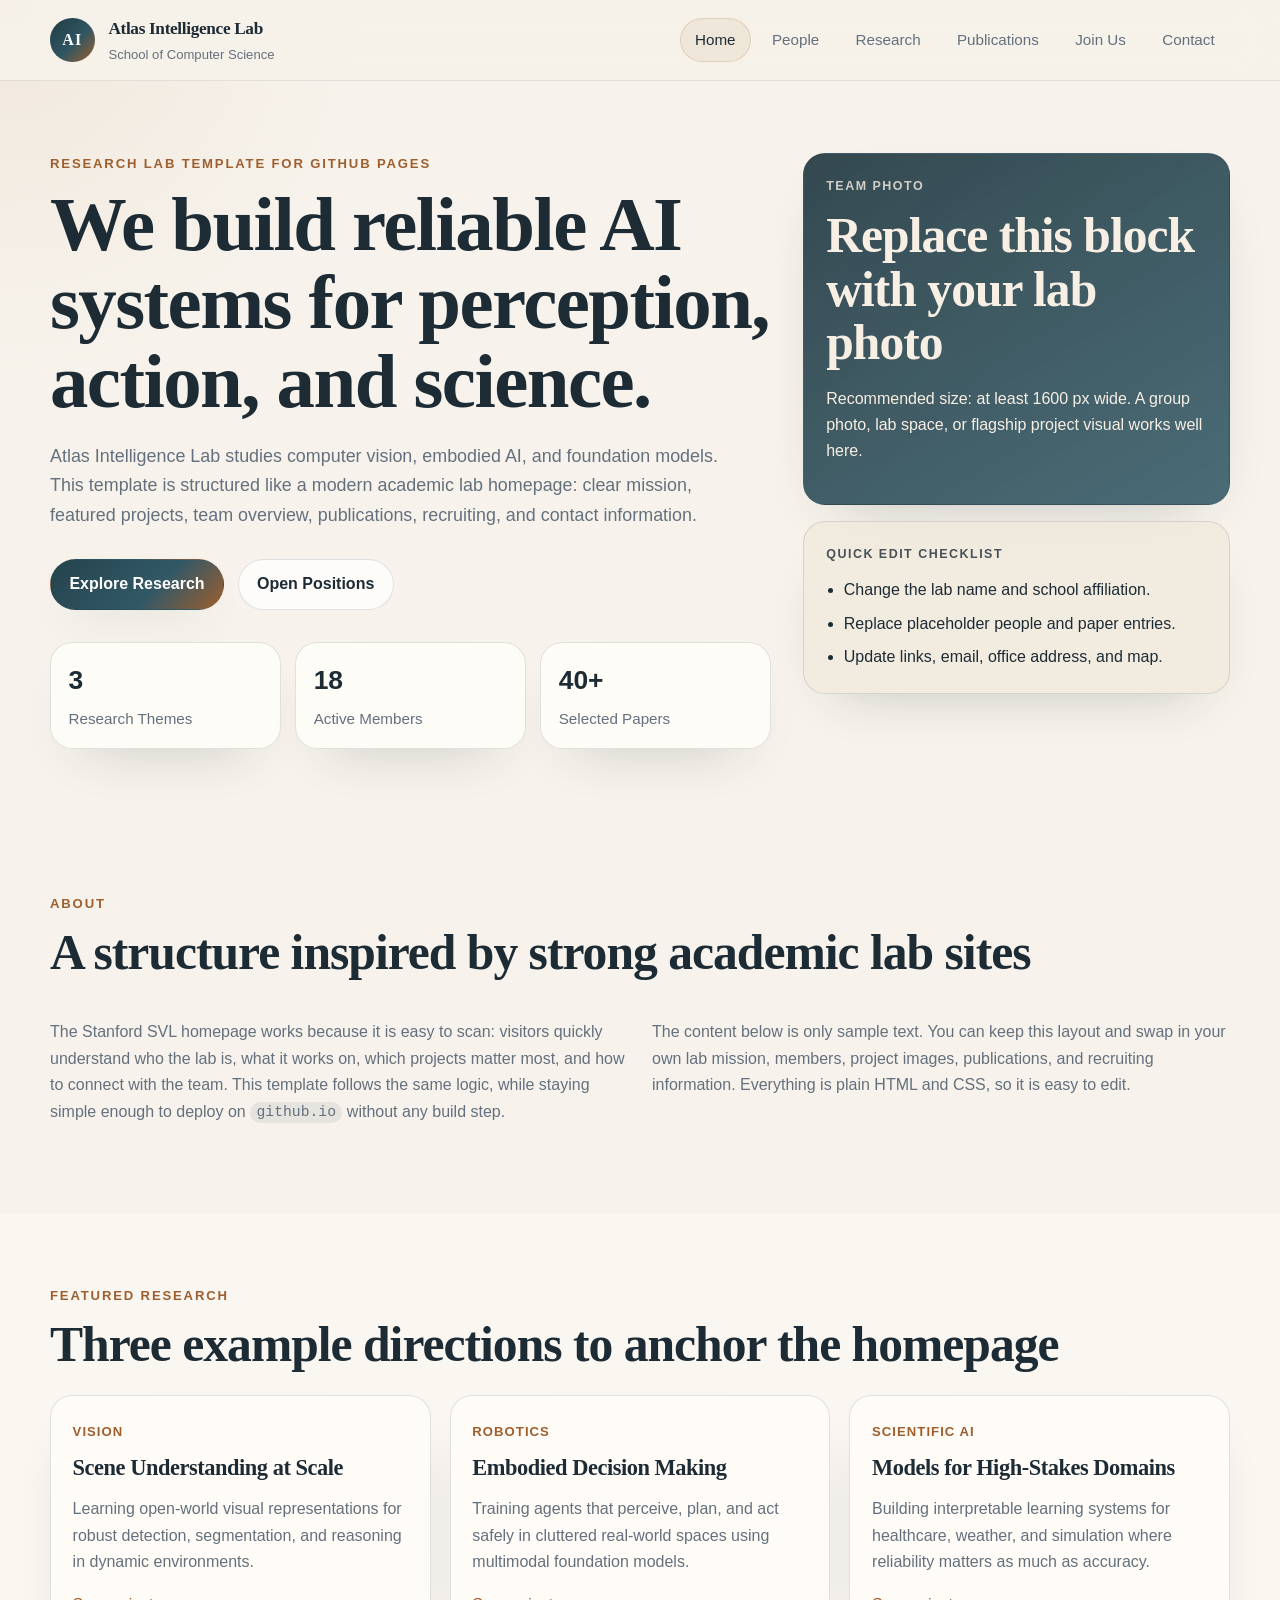
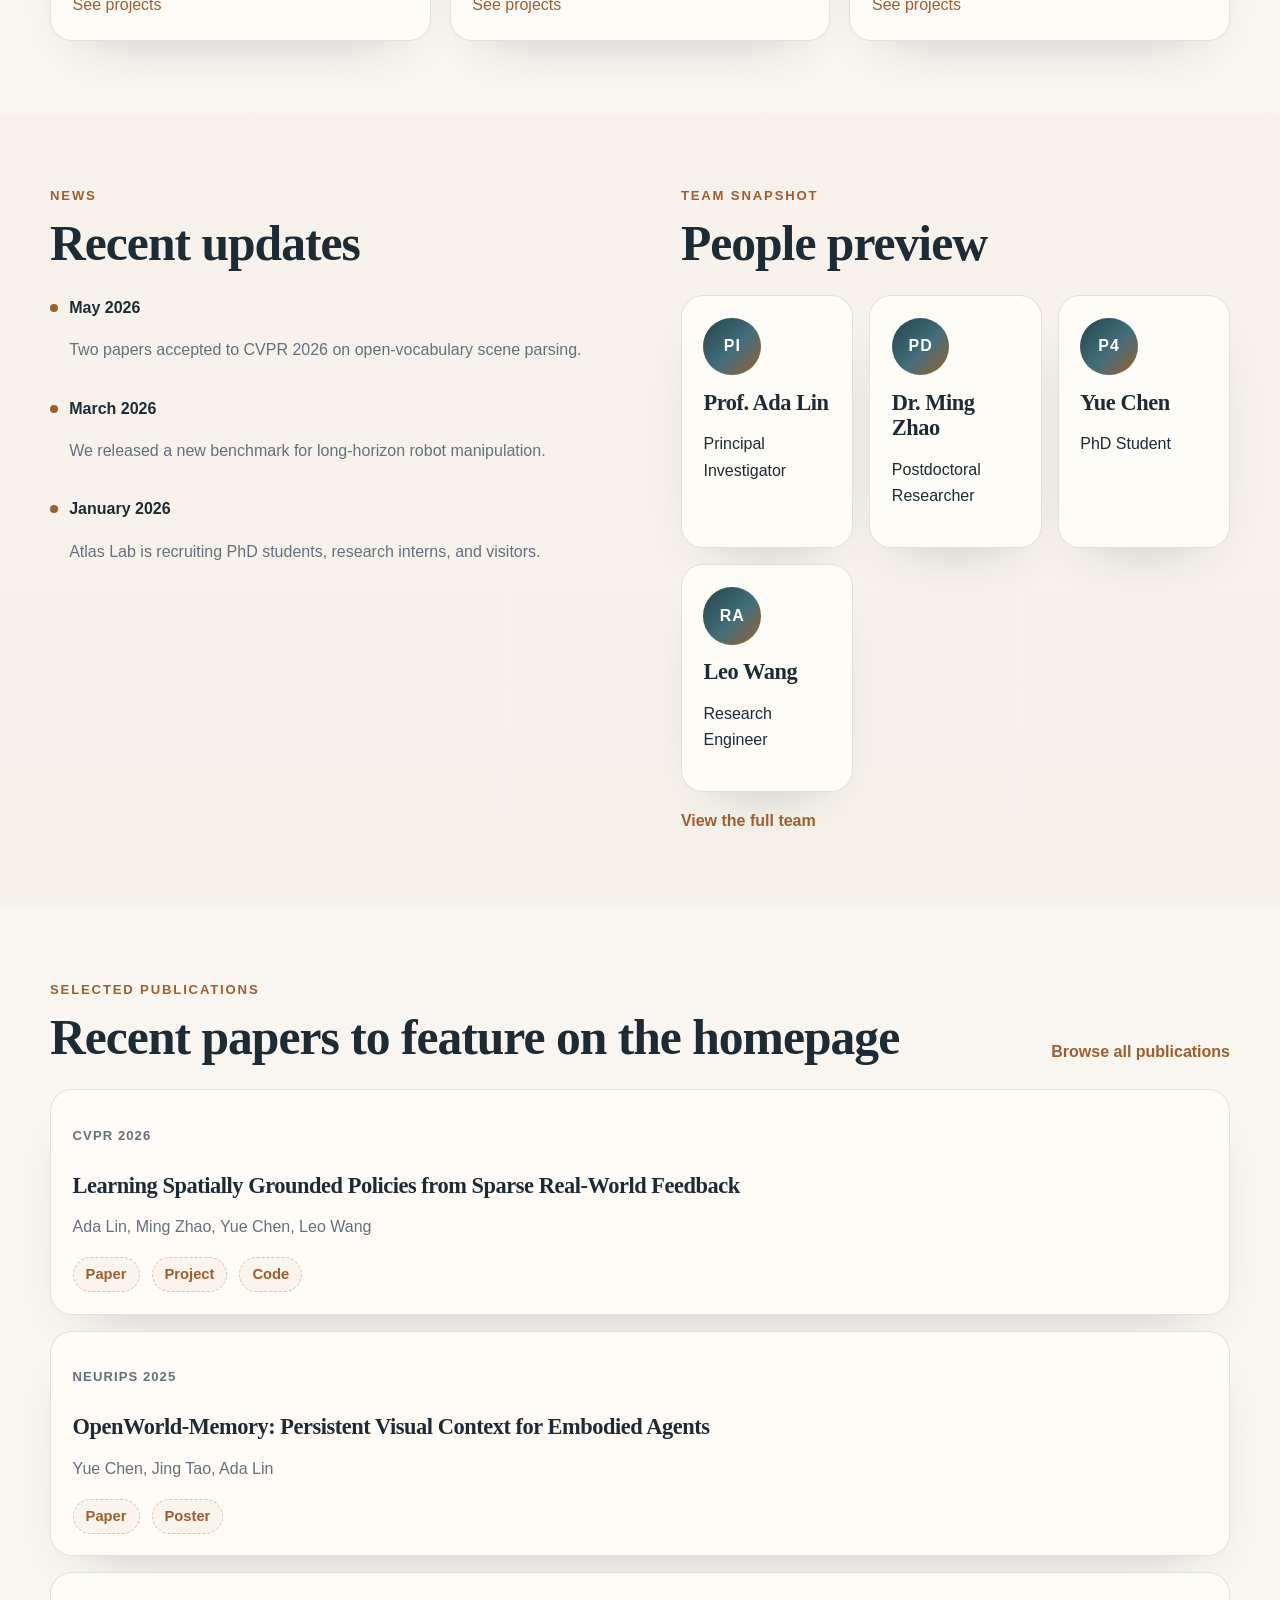
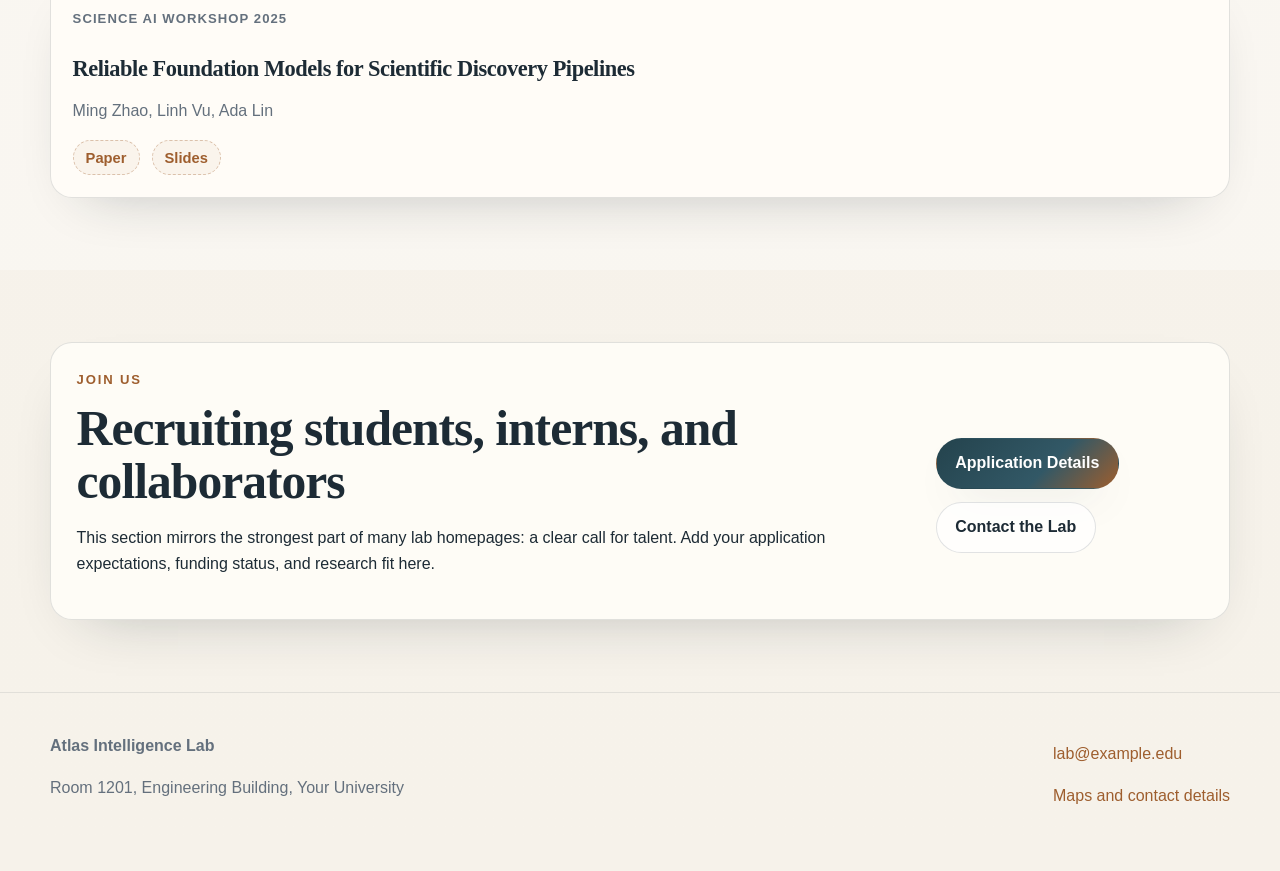
==== index.html @ 4ef5cd8c "Add files via upload" ====
<!DOCTYPE html>
<html lang="en">
  <head>
    <meta charset="UTF-8" />
    <meta name="viewport" content="width=device-width, initial-scale=1.0" />
    <title>Atlas Intelligence Lab</title>
    <meta
      name="description"
      content="Atlas Intelligence Lab is a research group building robust machine learning systems for vision, robotics, and embodied intelligence."
    />
    <link rel="stylesheet" href="assets/styles.css" />
  </head>
  <body>
    <header class="site-header">
      <div class="container nav-shell">
        <a class="brand" href="index.html">
          <span class="brand__mark">AI</span>
          <span class="brand__text">
            <strong>Atlas Intelligence Lab</strong>
            <small>School of Computer Science</small>
          </span>
        </a>
        <nav class="site-nav" aria-label="Primary navigation">
          <a href="index.html" aria-current="page">Home</a>
          <a href="people.html">People</a>
          <a href="research.html">Research</a>
          <a href="publications.html">Publications</a>
          <a href="join.html">Join Us</a>
          <a href="contact.html">Contact</a>
        </nav>
      </div>
    </header>

    <main>
      <section class="hero">
        <div class="container hero__grid">
          <div class="hero__content">
            <p class="eyebrow">Research Lab Template for GitHub Pages</p>
            <h1>We build reliable AI systems for perception, action, and science.</h1>
            <p class="hero__lead">
              Atlas Intelligence Lab studies computer vision, embodied AI, and foundation
              models. This template is structured like a modern academic lab homepage:
              clear mission, featured projects, team overview, publications, recruiting,
              and contact information.
            </p>
            <div class="hero__actions">
              <a class="button button--primary" href="research.html">Explore Research</a>
              <a class="button button--ghost" href="join.html">Open Positions</a>
            </div>
            <ul class="hero__stats" aria-label="Lab highlights">
              <li>
                <strong>3</strong>
                <span>Research Themes</span>
              </li>
              <li>
                <strong>18</strong>
                <span>Active Members</span>
              </li>
              <li>
                <strong>40+</strong>
                <span>Selected Papers</span>
              </li>
            </ul>
          </div>

          <aside class="hero__panel">
            <div class="panel-card panel-card--photo">
              <p class="panel-card__label">Team Photo</p>
              <h2>Replace this block with your lab photo</h2>
              <p>
                Recommended size: at least 1600 px wide. A group photo, lab space, or
                flagship project visual works well here.
              </p>
            </div>

            <div class="panel-card panel-card--note">
              <p class="panel-card__label">Quick Edit Checklist</p>
              <ul class="compact-list">
                <li>Change the lab name and school affiliation.</li>
                <li>Replace placeholder people and paper entries.</li>
                <li>Update links, email, office address, and map.</li>
              </ul>
            </div>
          </aside>
        </div>
      </section>

      <section class="section">
        <div class="container">
          <div class="section-heading">
            <p class="eyebrow">About</p>
            <h2>A structure inspired by strong academic lab sites</h2>
          </div>
          <div class="two-column-copy">
            <p>
              The Stanford SVL homepage works because it is easy to scan: visitors quickly
              understand who the lab is, what it works on, which projects matter most, and
              how to connect with the team. This template follows the same logic, while
              staying simple enough to deploy on <code>github.io</code> without any build
              step.
            </p>
            <p>
              The content below is only sample text. You can keep this layout and swap in
              your own lab mission, members, project images, publications, and recruiting
              information. Everything is plain HTML and CSS, so it is easy to edit.
            </p>
          </div>
        </div>
      </section>

      <section class="section section--tinted">
        <div class="container">
          <div class="section-heading">
            <p class="eyebrow">Featured Research</p>
            <h2>Three example directions to anchor the homepage</h2>
          </div>
          <div class="card-grid card-grid--three">
            <article class="feature-card">
              <span class="feature-card__tag">Vision</span>
              <h3>Scene Understanding at Scale</h3>
              <p>
                Learning open-world visual representations for robust detection,
                segmentation, and reasoning in dynamic environments.
              </p>
              <a href="research.html">See projects</a>
            </article>
            <article class="feature-card">
              <span class="feature-card__tag">Robotics</span>
              <h3>Embodied Decision Making</h3>
              <p>
                Training agents that perceive, plan, and act safely in cluttered real-world
                spaces using multimodal foundation models.
              </p>
              <a href="research.html">See projects</a>
            </article>
            <article class="feature-card">
              <span class="feature-card__tag">Scientific AI</span>
              <h3>Models for High-Stakes Domains</h3>
              <p>
                Building interpretable learning systems for healthcare, weather, and
                simulation where reliability matters as much as accuracy.
              </p>
              <a href="research.html">See projects</a>
            </article>
          </div>
        </div>
      </section>

      <section class="section">
        <div class="container home-split">
          <div>
            <div class="section-heading">
              <p class="eyebrow">News</p>
              <h2>Recent updates</h2>
            </div>
            <div class="timeline">
              <article class="timeline__item">
                <span class="timeline__date">May 2026</span>
                <p>Two papers accepted to CVPR 2026 on open-vocabulary scene parsing.</p>
              </article>
              <article class="timeline__item">
                <span class="timeline__date">March 2026</span>
                <p>We released a new benchmark for long-horizon robot manipulation.</p>
              </article>
              <article class="timeline__item">
                <span class="timeline__date">January 2026</span>
                <p>Atlas Lab is recruiting PhD students, research interns, and visitors.</p>
              </article>
            </div>
          </div>

          <div>
            <div class="section-heading">
              <p class="eyebrow">Team Snapshot</p>
              <h2>People preview</h2>
            </div>
            <div class="mini-team-grid">
              <article class="mini-profile">
                <div class="avatar-circle">PI</div>
                <h3>Prof. Ada Lin</h3>
                <p>Principal Investigator</p>
              </article>
              <article class="mini-profile">
                <div class="avatar-circle">PD</div>
                <h3>Dr. Ming Zhao</h3>
                <p>Postdoctoral Researcher</p>
              </article>
              <article class="mini-profile">
                <div class="avatar-circle">P4</div>
                <h3>Yue Chen</h3>
                <p>PhD Student</p>
              </article>
              <article class="mini-profile">
                <div class="avatar-circle">RA</div>
                <h3>Leo Wang</h3>
                <p>Research Engineer</p>
              </article>
            </div>
            <a class="text-link" href="people.html">View the full team</a>
          </div>
        </div>
      </section>

      <section class="section section--tinted">
        <div class="container">
          <div class="section-heading section-heading--split">
            <div>
              <p class="eyebrow">Selected Publications</p>
              <h2>Recent papers to feature on the homepage</h2>
            </div>
            <a class="text-link" href="publications.html">Browse all publications</a>
          </div>
          <div class="publication-list">
            <article class="publication-item">
              <p class="publication-item__meta">CVPR 2026</p>
              <h3>Learning Spatially Grounded Policies from Sparse Real-World Feedback</h3>
              <p>
                Ada Lin, Ming Zhao, Yue Chen, Leo Wang
              </p>
              <div class="publication-item__links">
                <span class="placeholder-link">Paper</span>
                <span class="placeholder-link">Project</span>
                <span class="placeholder-link">Code</span>
              </div>
            </article>
            <article class="publication-item">
              <p class="publication-item__meta">NeurIPS 2025</p>
              <h3>OpenWorld-Memory: Persistent Visual Context for Embodied Agents</h3>
              <p>
                Yue Chen, Jing Tao, Ada Lin
              </p>
              <div class="publication-item__links">
                <span class="placeholder-link">Paper</span>
                <span class="placeholder-link">Poster</span>
              </div>
            </article>
            <article class="publication-item">
              <p class="publication-item__meta">Science AI Workshop 2025</p>
              <h3>Reliable Foundation Models for Scientific Discovery Pipelines</h3>
              <p>
                Ming Zhao, Linh Vu, Ada Lin
              </p>
              <div class="publication-item__links">
                <span class="placeholder-link">Paper</span>
                <span class="placeholder-link">Slides</span>
              </div>
            </article>
          </div>
        </div>
      </section>

      <section class="section">
        <div class="container cta-panel">
          <div>
            <p class="eyebrow">Join Us</p>
            <h2>Recruiting students, interns, and collaborators</h2>
            <p>
              This section mirrors the strongest part of many lab homepages: a clear call
              for talent. Add your application expectations, funding status, and research
              fit here.
            </p>
          </div>
          <div class="cta-panel__actions">
            <a class="button button--primary" href="join.html">Application Details</a>
            <a class="button button--ghost" href="contact.html">Contact the Lab</a>
          </div>
        </div>
      </section>
    </main>

    <footer class="site-footer">
      <div class="container footer-grid">
        <div>
          <strong>Atlas Intelligence Lab</strong>
          <p>Room 1201, Engineering Building, Your University</p>
        </div>
        <div>
          <p><a href="mailto:lab@example.edu">lab@example.edu</a></p>
          <p><a href="contact.html">Maps and contact details</a></p>
        </div>
      </div>
    </footer>
  </body>
</html>
---- assets/styles.css ----
:root {
  --bg: #f6f2ea;
  --surface: #fffdf8;
  --surface-strong: #f0e9db;
  --surface-tint: #f8f4ec;
  --text: #1d2b35;
  --muted: #64707d;
  --line: rgba(45, 62, 74, 0.14);
  --accent: #9e5e2e;
  --accent-soft: #ead8c4;
  --deep: #203a43;
  --shadow: 0 24px 60px -36px rgba(22, 36, 45, 0.32);
  --radius-xl: 28px;
  --radius-lg: 22px;
  --radius-md: 16px;
  --content-width: 1180px;
}

*,
*::before,
*::after {
  box-sizing: border-box;
}

html {
  scroll-behavior: smooth;
}

body {
  margin: 0;
  background:
    radial-gradient(circle at top left, rgba(158, 94, 46, 0.08), transparent 24rem),
    linear-gradient(180deg, #f7f3ec 0%, #f6f2ea 100%);
  color: var(--text);
  font-family: "Avenir Next", "Segoe UI", sans-serif;
  line-height: 1.65;
}

img {
  max-width: 100%;
  display: block;
}

a {
  color: var(--accent);
  text-decoration: none;
}

a:hover,
a:focus {
  text-decoration: underline;
}

code {
  padding: 0.15rem 0.4rem;
  border-radius: 999px;
  background: rgba(32, 58, 67, 0.08);
  font-family: "SFMono-Regular", Consolas, monospace;
  font-size: 0.92em;
}

.container {
  width: min(calc(100% - 2rem), var(--content-width));
  margin: 0 auto;
}

.site-header {
  position: sticky;
  top: 0;
  z-index: 20;
  border-bottom: 1px solid rgba(45, 62, 74, 0.1);
  background: rgba(246, 242, 234, 0.88);
  backdrop-filter: blur(18px);
}

.nav-shell {
  display: flex;
  align-items: center;
  justify-content: space-between;
  gap: 1rem;
  min-height: 5rem;
}

.brand {
  display: inline-flex;
  align-items: center;
  gap: 0.85rem;
  color: inherit;
}

.brand:hover,
.brand:focus {
  text-decoration: none;
}

.brand__mark {
  display: inline-flex;
  align-items: center;
  justify-content: center;
  width: 2.8rem;
  height: 2.8rem;
  border-radius: 50%;
  background: linear-gradient(135deg, #203a43 0%, #2f5662 55%, #9e5e2e 100%);
  color: #fff;
  font-family: Baskerville, "Iowan Old Style", "Palatino Linotype", serif;
  font-size: 1rem;
  font-weight: 700;
  letter-spacing: 0.08em;
}

.brand__text {
  display: grid;
  gap: 0.05rem;
}

.brand__text strong,
h1,
h2,
h3 {
  font-family: Baskerville, "Iowan Old Style", "Palatino Linotype", serif;
  letter-spacing: -0.02em;
}

.brand__text strong {
  font-size: 1.08rem;
}

.brand__text small {
  color: var(--muted);
  font-size: 0.82rem;
}

.site-nav {
  display: flex;
  flex-wrap: wrap;
  justify-content: flex-end;
  gap: 0.35rem;
}

.site-nav a {
  padding: 0.55rem 0.9rem;
  border: 1px solid transparent;
  border-radius: 999px;
  color: var(--muted);
  font-size: 0.95rem;
}

.site-nav a:hover,
.site-nav a:focus,
.site-nav a[aria-current="page"] {
  border-color: rgba(158, 94, 46, 0.18);
  background: rgba(158, 94, 46, 0.08);
  color: var(--text);
  text-decoration: none;
}

.hero,
.page-hero,
.section {
  padding: 4.5rem 0;
}

.hero__grid {
  display: grid;
  grid-template-columns: minmax(0, 1.35fr) minmax(320px, 0.8fr);
  gap: 2rem;
  align-items: start;
}

.eyebrow {
  margin: 0 0 0.7rem;
  color: var(--accent);
  font-size: 0.82rem;
  font-weight: 700;
  letter-spacing: 0.14em;
  text-transform: uppercase;
}

h1 {
  margin: 0;
  font-size: clamp(2.7rem, 6vw, 5rem);
  line-height: 1.02;
}

h2 {
  margin: 0;
  font-size: clamp(2rem, 4vw, 3.1rem);
  line-height: 1.08;
}

h3 {
  margin: 0 0 0.6rem;
  font-size: 1.4rem;
  line-height: 1.15;
}

.hero__lead,
.page-hero__lead,
.two-column-copy p,
.feature-card p,
.project-card p,
.publication-item p,
.publication-row p,
.info-card p,
.person-card p,
.timeline__item p {
  color: var(--muted);
}

.hero__lead,
.page-hero__lead {
  max-width: 44rem;
  margin: 1.3rem 0 0;
  font-size: 1.12rem;
}

.hero__actions,
.cta-panel__actions {
  display: flex;
  flex-wrap: wrap;
  gap: 0.85rem;
  margin-top: 1.8rem;
}

.button {
  display: inline-flex;
  align-items: center;
  justify-content: center;
  min-height: 3rem;
  padding: 0.7rem 1.15rem;
  border-radius: 999px;
  border: 1px solid var(--line);
  font-weight: 700;
}

.button:hover,
.button:focus {
  text-decoration: none;
}

.button--primary {
  border-color: transparent;
  background: linear-gradient(135deg, #24434d 0%, #325866 60%, #9e5e2e 100%);
  color: #fff;
  box-shadow: 0 18px 40px -24px rgba(32, 58, 67, 0.7);
}

.button--ghost {
  background: rgba(255, 255, 255, 0.7);
  color: var(--text);
}

.hero__stats {
  display: grid;
  grid-template-columns: repeat(3, minmax(0, 1fr));
  gap: 0.9rem;
  margin: 2rem 0 0;
  padding: 0;
  list-style: none;
}

.hero__stats li,
.panel-card,
.feature-card,
.publication-item,
.mini-profile,
.person-card,
.project-card,
.info-card,
.publication-row,
.cta-panel {
  border: 1px solid var(--line);
  border-radius: var(--radius-lg);
  background: rgba(255, 253, 248, 0.88);
  box-shadow: var(--shadow);
}

.hero__stats li {
  padding: 1rem 1.1rem;
}

.hero__stats strong {
  display: block;
  margin-bottom: 0.2rem;
  font-size: 1.65rem;
}

.hero__stats span {
  color: var(--muted);
  font-size: 0.95rem;
}

.hero__panel {
  display: grid;
  gap: 1rem;
}

.panel-card {
  padding: 1.4rem;
}

.panel-card--photo {
  min-height: 22rem;
  background:
    linear-gradient(150deg, rgba(32, 58, 67, 0.9), rgba(50, 88, 102, 0.88)),
    linear-gradient(135deg, rgba(158, 94, 46, 0.25), transparent 55%);
  color: #f8efe4;
}

.panel-card--note {
  background: rgba(240, 233, 219, 0.72);
}

.panel-card__label {
  margin: 0 0 0.75rem;
  color: inherit;
  opacity: 0.8;
  font-size: 0.78rem;
  font-weight: 700;
  letter-spacing: 0.12em;
  text-transform: uppercase;
}

.compact-list {
  margin: 0;
  padding-left: 1.1rem;
}

.compact-list li + li {
  margin-top: 0.45rem;
}

.section--tinted {
  background: rgba(255, 255, 255, 0.3);
}

.section-heading {
  margin-bottom: 1.5rem;
}

.section-heading--split {
  display: flex;
  align-items: end;
  justify-content: space-between;
  gap: 1rem;
}

.two-column-copy,
.home-split,
.callout-grid,
.contact-grid {
  display: grid;
  gap: 1.5rem;
}

.two-column-copy {
  grid-template-columns: repeat(2, minmax(0, 1fr));
}

.card-grid {
  display: grid;
  gap: 1.2rem;
}

.card-grid--three,
.people-grid,
.mini-team-grid,
.project-grid,
.contact-grid {
  grid-template-columns: repeat(3, minmax(0, 1fr));
}

.feature-card,
.mini-profile,
.person-card,
.project-card,
.info-card,
.publication-item,
.publication-row {
  padding: 1.35rem;
}

.feature-card__tag,
.publication-item__meta,
.person-card__role,
.publication-row__year {
  display: inline-block;
  margin-bottom: 0.75rem;
  color: var(--accent);
  font-size: 0.82rem;
  font-weight: 700;
  letter-spacing: 0.08em;
  text-transform: uppercase;
}

.home-split {
  grid-template-columns: 1.05fr 0.95fr;
}

.timeline {
  display: grid;
  gap: 1rem;
}

.timeline__item {
  position: relative;
  padding-left: 1.2rem;
}

.timeline__item::before {
  content: "";
  position: absolute;
  left: 0;
  top: 0.55rem;
  width: 0.5rem;
  height: 0.5rem;
  border-radius: 50%;
  background: var(--accent);
}

.timeline__date {
  display: block;
  margin-bottom: 0.3rem;
  color: var(--text);
  font-weight: 700;
}

.mini-team-grid {
  display: grid;
  gap: 1rem;
}

.avatar-circle {
  display: inline-flex;
  align-items: center;
  justify-content: center;
  width: 3.6rem;
  height: 3.6rem;
  border-radius: 50%;
  background: linear-gradient(135deg, #24434d 0%, #426f7a 55%, #9e5e2e 100%);
  color: #fff;
  font-weight: 700;
  letter-spacing: 0.06em;
}

.avatar-circle--large {
  width: 5rem;
  height: 5rem;
  font-size: 1.1rem;
}

.mini-profile h3,
.person-card h3,
.publication-item h3,
.project-card h3 {
  margin-top: 0.9rem;
}

.text-link {
  display: inline-block;
  margin-top: 1rem;
  font-weight: 700;
}

.publication-list,
.simple-list {
  display: grid;
  gap: 1rem;
}

.publication-item__links,
.person-card__links {
  display: flex;
  flex-wrap: wrap;
  gap: 0.75rem;
  margin-top: 0.9rem;
}

.placeholder-link {
  display: inline-flex;
  align-items: center;
  min-height: 2rem;
  padding: 0.28rem 0.75rem;
  border: 1px dashed rgba(158, 94, 46, 0.34);
  border-radius: 999px;
  color: var(--accent);
  font-size: 0.92rem;
  font-weight: 700;
  background: rgba(158, 94, 46, 0.05);
}

.cta-panel {
  display: flex;
  align-items: center;
  justify-content: space-between;
  gap: 1.5rem;
  padding: 1.6rem;
}

.site-footer {
  padding: 2rem 0 2.8rem;
  border-top: 1px solid rgba(45, 62, 74, 0.1);
}

.footer-grid {
  display: flex;
  align-items: center;
  justify-content: space-between;
  gap: 1rem;
  color: var(--muted);
}

.subpage-main {
  min-height: calc(100vh - 12rem);
}

.page-hero {
  padding-bottom: 2rem;
}

.people-grid {
  display: grid;
  gap: 1rem;
}

.people-grid--lead {
  grid-template-columns: 1fr;
}

.person-card--lead {
  display: grid;
  grid-template-columns: auto 1fr;
  gap: 1.2rem;
  align-items: start;
}

.research-block + .research-block,
.year-block + .year-block {
  margin-top: 2rem;
}

.research-block__intro {
  max-width: 48rem;
  margin-bottom: 1.2rem;
}

.project-grid {
  display: grid;
  gap: 1rem;
  grid-template-columns: repeat(2, minmax(0, 1fr));
}

.project-card__visual {
  height: 10rem;
  margin-bottom: 1rem;
  border-radius: var(--radius-md);
  background:
    linear-gradient(135deg, rgba(158, 94, 46, 0.18), transparent),
    linear-gradient(135deg, #203a43 0%, #3f6975 100%);
}

.year-block h2 {
  margin-bottom: 1rem;
}

.publication-row {
  display: grid;
  grid-template-columns: 10rem 1fr;
  gap: 1rem;
}

.callout-grid {
  grid-template-columns: repeat(2, minmax(0, 1fr));
}

@media (max-width: 980px) {
  .hero__grid,
  .two-column-copy,
  .home-split,
  .callout-grid,
  .contact-grid,
  .card-grid--three,
  .people-grid,
  .mini-team-grid,
  .hero__stats {
    grid-template-columns: 1fr;
  }

  .project-grid {
    grid-template-columns: 1fr;
  }

  .cta-panel,
  .footer-grid,
  .section-heading--split,
  .nav-shell,
  .person-card--lead,
  .publication-row {
    display: block;
  }

  .site-nav {
    margin-top: 0.7rem;
    justify-content: flex-start;
  }

  .hero,
  .page-hero,
  .section {
    padding: 3.2rem 0;
  }

  .publication-row__year {
    margin-bottom: 0.7rem;
  }
}

@media (max-width: 640px) {
  .container {
    width: min(calc(100% - 1.2rem), var(--content-width));
  }

  h1 {
    font-size: 2.5rem;
  }

  h2 {
    font-size: 1.9rem;
  }

  .brand__text small {
    display: none;
  }

  .panel-card--photo {
    min-height: 16rem;
  }
}
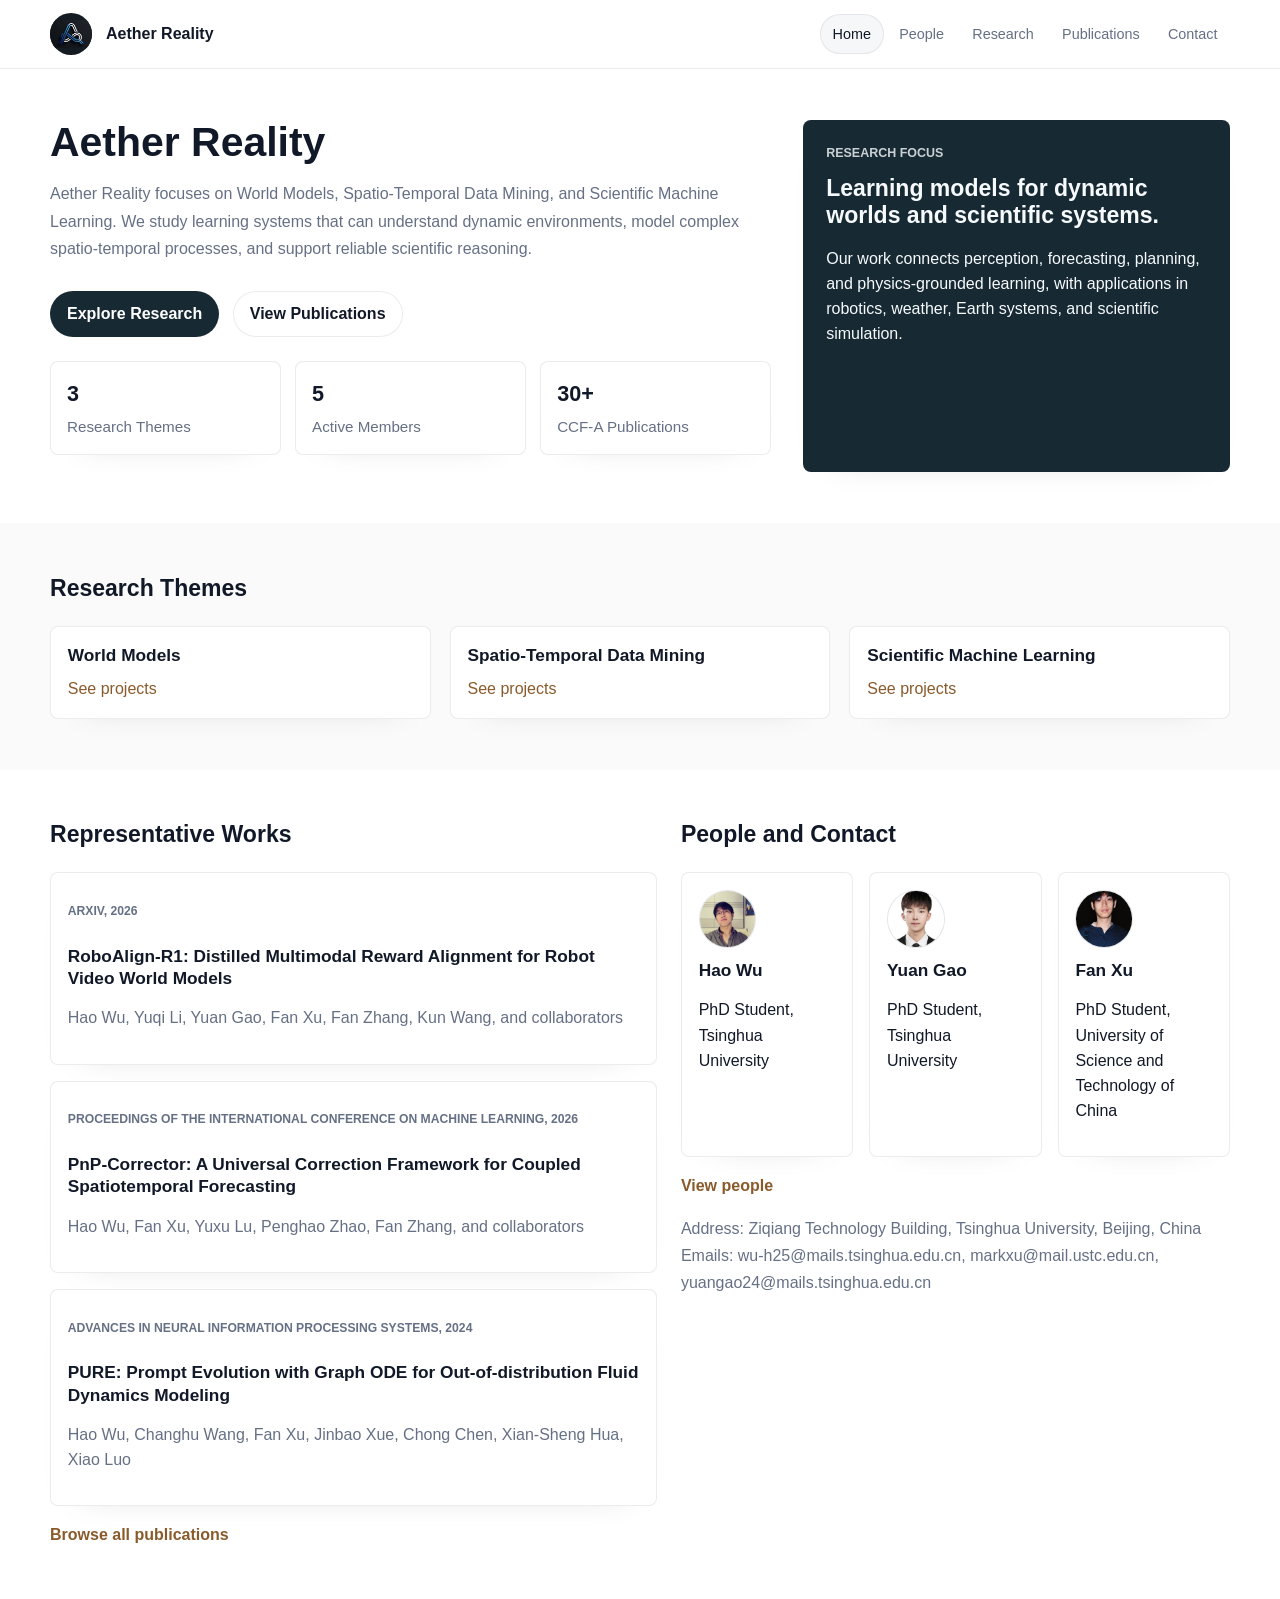
==== commit d63039a0: "Add files via upload" ====
--- a/index.html
+++ b/index.html
@@ -3,10 +3,10 @@
   <head>
     <meta charset="UTF-8" />
     <meta name="viewport" content="width=device-width, initial-scale=1.0" />
-    <title>Atlas Intelligence Lab</title>
+    <title>Aether Reality</title>
     <meta
       name="description"
-      content="Atlas Intelligence Lab is a research group building robust machine learning systems for vision, robotics, and embodied intelligence."
+      content="Aether Reality studies world models, spatio-temporal data mining, and scientific machine learning."
     />
     <link rel="stylesheet" href="assets/styles.css" />
   </head>
@@ -14,10 +14,9 @@
     <header class="site-header">
       <div class="container nav-shell">
         <a class="brand" href="index.html">
-          <span class="brand__mark">AI</span>
+          <img class="brand__logo" src="assets/aether-reality-logo.png" alt="Aether Reality logo" />
           <span class="brand__text">
-            <strong>Atlas Intelligence Lab</strong>
-            <small>School of Computer Science</small>
+            <strong>Aether Reality</strong>
           </span>
         </a>
         <nav class="site-nav" aria-label="Primary navigation">
@@ -25,7 +24,6 @@
           <a href="people.html">People</a>
           <a href="research.html">Research</a>
           <a href="publications.html">Publications</a>
-          <a href="join.html">Join Us</a>
           <a href="contact.html">Contact</a>
         </nav>
       </div>
@@ -35,111 +33,63 @@
       <section class="hero">
         <div class="container hero__grid">
           <div class="hero__content">
-            <p class="eyebrow">Research Lab Template for GitHub Pages</p>
-            <h1>We build reliable AI systems for perception, action, and science.</h1>
+            <h1>Aether Reality</h1>
             <p class="hero__lead">
-              Atlas Intelligence Lab studies computer vision, embodied AI, and foundation
-              models. This template is structured like a modern academic lab homepage:
-              clear mission, featured projects, team overview, publications, recruiting,
-              and contact information.
+              Aether Reality focuses on World Models, Spatio-Temporal Data Mining,
+              and Scientific Machine Learning. We study learning systems that can
+              understand dynamic environments, model complex spatio-temporal processes,
+              and support reliable scientific reasoning.
             </p>
             <div class="hero__actions">
               <a class="button button--primary" href="research.html">Explore Research</a>
-              <a class="button button--ghost" href="join.html">Open Positions</a>
+              <a class="button button--ghost" href="publications.html">View Publications</a>
             </div>
-            <ul class="hero__stats" aria-label="Lab highlights">
+            <ul class="hero__stats" aria-label="Research highlights">
               <li>
                 <strong>3</strong>
                 <span>Research Themes</span>
               </li>
               <li>
-                <strong>18</strong>
+                <strong>5</strong>
                 <span>Active Members</span>
               </li>
               <li>
-                <strong>40+</strong>
-                <span>Selected Papers</span>
+                <strong>30+</strong>
+                <span>CCF-A Publications</span>
               </li>
             </ul>
           </div>
 
           <aside class="hero__panel">
             <div class="panel-card panel-card--photo">
-              <p class="panel-card__label">Team Photo</p>
-              <h2>Replace this block with your lab photo</h2>
+              <p class="panel-card__label">Research Focus</p>
+              <h2>Learning models for dynamic worlds and scientific systems.</h2>
               <p>
-                Recommended size: at least 1600 px wide. A group photo, lab space, or
-                flagship project visual works well here.
+                Our work connects perception, forecasting, planning, and physics-grounded
+                learning, with applications in robotics, weather, Earth systems, and
+                scientific simulation.
               </p>
             </div>
-
-            <div class="panel-card panel-card--note">
-              <p class="panel-card__label">Quick Edit Checklist</p>
-              <ul class="compact-list">
-                <li>Change the lab name and school affiliation.</li>
-                <li>Replace placeholder people and paper entries.</li>
-                <li>Update links, email, office address, and map.</li>
-              </ul>
-            </div>
           </aside>
-        </div>
-      </section>
-
-      <section class="section">
-        <div class="container">
-          <div class="section-heading">
-            <p class="eyebrow">About</p>
-            <h2>A structure inspired by strong academic lab sites</h2>
-          </div>
-          <div class="two-column-copy">
-            <p>
-              The Stanford SVL homepage works because it is easy to scan: visitors quickly
-              understand who the lab is, what it works on, which projects matter most, and
-              how to connect with the team. This template follows the same logic, while
-              staying simple enough to deploy on <code>github.io</code> without any build
-              step.
-            </p>
-            <p>
-              The content below is only sample text. You can keep this layout and swap in
-              your own lab mission, members, project images, publications, and recruiting
-              information. Everything is plain HTML and CSS, so it is easy to edit.
-            </p>
-          </div>
         </div>
       </section>
 
       <section class="section section--tinted">
         <div class="container">
           <div class="section-heading">
-            <p class="eyebrow">Featured Research</p>
-            <h2>Three example directions to anchor the homepage</h2>
+            <h2>Research Themes</h2>
           </div>
           <div class="card-grid card-grid--three">
             <article class="feature-card">
-              <span class="feature-card__tag">Vision</span>
-              <h3>Scene Understanding at Scale</h3>
-              <p>
-                Learning open-world visual representations for robust detection,
-                segmentation, and reasoning in dynamic environments.
-              </p>
+              <h3>World Models</h3>
               <a href="research.html">See projects</a>
             </article>
             <article class="feature-card">
-              <span class="feature-card__tag">Robotics</span>
-              <h3>Embodied Decision Making</h3>
-              <p>
-                Training agents that perceive, plan, and act safely in cluttered real-world
-                spaces using multimodal foundation models.
-              </p>
+              <h3>Spatio-Temporal Data Mining</h3>
               <a href="research.html">See projects</a>
             </article>
             <article class="feature-card">
-              <span class="feature-card__tag">Scientific AI</span>
-              <h3>Models for High-Stakes Domains</h3>
-              <p>
-                Building interpretable learning systems for healthcare, weather, and
-                simulation where reliability matters as much as accuracy.
-              </p>
+              <h3>Scientific Machine Learning</h3>
               <a href="research.html">See projects</a>
             </article>
           </div>
@@ -150,135 +100,58 @@
         <div class="container home-split">
           <div>
             <div class="section-heading">
-              <p class="eyebrow">News</p>
-              <h2>Recent updates</h2>
+              <h2>Representative Works</h2>
             </div>
-            <div class="timeline">
-              <article class="timeline__item">
-                <span class="timeline__date">May 2026</span>
-                <p>Two papers accepted to CVPR 2026 on open-vocabulary scene parsing.</p>
+            <div class="publication-list">
+              <article class="publication-item">
+                <p class="publication-item__meta">arXiv, 2026</p>
+                <h3>RoboAlign-R1: Distilled Multimodal Reward Alignment for Robot Video World Models</h3>
+                <p>Hao Wu, Yuqi Li, Yuan Gao, Fan Xu, Fan Zhang, Kun Wang, and collaborators</p>
               </article>
-              <article class="timeline__item">
-                <span class="timeline__date">March 2026</span>
-                <p>We released a new benchmark for long-horizon robot manipulation.</p>
+              <article class="publication-item">
+                <p class="publication-item__meta">Proceedings of the International Conference on Machine Learning, 2026</p>
+                <h3>PnP-Corrector: A Universal Correction Framework for Coupled Spatiotemporal Forecasting</h3>
+                <p>Hao Wu, Fan Xu, Yuxu Lu, Penghao Zhao, Fan Zhang, and collaborators</p>
               </article>
-              <article class="timeline__item">
-                <span class="timeline__date">January 2026</span>
-                <p>Atlas Lab is recruiting PhD students, research interns, and visitors.</p>
+              <article class="publication-item">
+                <p class="publication-item__meta">Advances in Neural Information Processing Systems, 2024</p>
+                <h3>PURE: Prompt Evolution with Graph ODE for Out-of-distribution Fluid Dynamics Modeling</h3>
+                <p>Hao Wu, Changhu Wang, Fan Xu, Jinbao Xue, Chong Chen, Xian-Sheng Hua, Xiao Luo</p>
               </article>
             </div>
+            <a class="text-link" href="publications.html">Browse all publications</a>
           </div>
 
           <div>
             <div class="section-heading">
-              <p class="eyebrow">Team Snapshot</p>
-              <h2>People preview</h2>
+              <h2>People and Contact</h2>
             </div>
             <div class="mini-team-grid">
               <article class="mini-profile">
-                <div class="avatar-circle">PI</div>
-                <h3>Prof. Ada Lin</h3>
-                <p>Principal Investigator</p>
+                <img class="avatar-photo" src="assets/people/hao-wu.jpg" alt="Hao Wu" />
+                <h3>Hao Wu</h3>
+                <p>PhD Student, Tsinghua University</p>
               </article>
               <article class="mini-profile">
-                <div class="avatar-circle">PD</div>
-                <h3>Dr. Ming Zhao</h3>
-                <p>Postdoctoral Researcher</p>
+                <img class="avatar-photo" src="assets/people/yuan-gao.jpg" alt="Yuan Gao" />
+                <h3>Yuan Gao</h3>
+                <p>PhD Student, Tsinghua University</p>
               </article>
               <article class="mini-profile">
-                <div class="avatar-circle">P4</div>
-                <h3>Yue Chen</h3>
-                <p>PhD Student</p>
-              </article>
-              <article class="mini-profile">
-                <div class="avatar-circle">RA</div>
-                <h3>Leo Wang</h3>
-                <p>Research Engineer</p>
+                <img class="avatar-photo" src="assets/people/fan-xu.jpg" alt="Fan Xu" />
+                <h3>Fan Xu</h3>
+                <p>PhD Student, University of Science and Technology of China</p>
               </article>
             </div>
-            <a class="text-link" href="people.html">View the full team</a>
-          </div>
-        </div>
-      </section>
-
-      <section class="section section--tinted">
-        <div class="container">
-          <div class="section-heading section-heading--split">
-            <div>
-              <p class="eyebrow">Selected Publications</p>
-              <h2>Recent papers to feature on the homepage</h2>
-            </div>
-            <a class="text-link" href="publications.html">Browse all publications</a>
-          </div>
-          <div class="publication-list">
-            <article class="publication-item">
-              <p class="publication-item__meta">CVPR 2026</p>
-              <h3>Learning Spatially Grounded Policies from Sparse Real-World Feedback</h3>
-              <p>
-                Ada Lin, Ming Zhao, Yue Chen, Leo Wang
-              </p>
-              <div class="publication-item__links">
-                <span class="placeholder-link">Paper</span>
-                <span class="placeholder-link">Project</span>
-                <span class="placeholder-link">Code</span>
-              </div>
-            </article>
-            <article class="publication-item">
-              <p class="publication-item__meta">NeurIPS 2025</p>
-              <h3>OpenWorld-Memory: Persistent Visual Context for Embodied Agents</h3>
-              <p>
-                Yue Chen, Jing Tao, Ada Lin
-              </p>
-              <div class="publication-item__links">
-                <span class="placeholder-link">Paper</span>
-                <span class="placeholder-link">Poster</span>
-              </div>
-            </article>
-            <article class="publication-item">
-              <p class="publication-item__meta">Science AI Workshop 2025</p>
-              <h3>Reliable Foundation Models for Scientific Discovery Pipelines</h3>
-              <p>
-                Ming Zhao, Linh Vu, Ada Lin
-              </p>
-              <div class="publication-item__links">
-                <span class="placeholder-link">Paper</span>
-                <span class="placeholder-link">Slides</span>
-              </div>
-            </article>
-          </div>
-        </div>
-      </section>
-
-      <section class="section">
-        <div class="container cta-panel">
-          <div>
-            <p class="eyebrow">Join Us</p>
-            <h2>Recruiting students, interns, and collaborators</h2>
-            <p>
-              This section mirrors the strongest part of many lab homepages: a clear call
-              for talent. Add your application expectations, funding status, and research
-              fit here.
+            <a class="text-link" href="people.html">View people</a>
+            <p class="hero__lead">
+              Address: Ziqiang Technology Building, Tsinghua University, Beijing, China<br />
+              Emails: wu-h25@mails.tsinghua.edu.cn, markxu@mail.ustc.edu.cn,
+              yuangao24@mails.tsinghua.edu.cn
             </p>
-          </div>
-          <div class="cta-panel__actions">
-            <a class="button button--primary" href="join.html">Application Details</a>
-            <a class="button button--ghost" href="contact.html">Contact the Lab</a>
           </div>
         </div>
       </section>
     </main>
-
-    <footer class="site-footer">
-      <div class="container footer-grid">
-        <div>
-          <strong>Atlas Intelligence Lab</strong>
-          <p>Room 1201, Engineering Building, Your University</p>
-        </div>
-        <div>
-          <p><a href="mailto:lab@example.edu">lab@example.edu</a></p>
-          <p><a href="contact.html">Maps and contact details</a></p>
-        </div>
-      </div>
-    </footer>
   </body>
 </html>
--- a/assets/styles.css
+++ b/assets/styles.css
@@ -1,18 +1,18 @@
 :root {
-  --bg: #f6f2ea;
-  --surface: #fffdf8;
-  --surface-strong: #f0e9db;
-  --surface-tint: #f8f4ec;
-  --text: #1d2b35;
-  --muted: #64707d;
-  --line: rgba(45, 62, 74, 0.14);
-  --accent: #9e5e2e;
-  --accent-soft: #ead8c4;
-  --deep: #203a43;
-  --shadow: 0 24px 60px -36px rgba(22, 36, 45, 0.32);
-  --radius-xl: 28px;
-  --radius-lg: 22px;
-  --radius-md: 16px;
+  --bg: #ffffff;
+  --surface: #ffffff;
+  --surface-strong: #f6f7f9;
+  --surface-tint: #fafafa;
+  --text: #111827;
+  --muted: #667085;
+  --line: rgba(17, 24, 39, 0.08);
+  --accent: #8a5a2b;
+  --accent-soft: #f0e8df;
+  --deep: #172a33;
+  --shadow: 0 14px 36px -34px rgba(17, 24, 39, 0.28);
+  --radius-xl: 12px;
+  --radius-lg: 8px;
+  --radius-md: 6px;
   --content-width: 1180px;
 }
 
@@ -28,12 +28,11 @@
 
 body {
   margin: 0;
-  background:
-    radial-gradient(circle at top left, rgba(158, 94, 46, 0.08), transparent 24rem),
-    linear-gradient(180deg, #f7f3ec 0%, #f6f2ea 100%);
+  background: var(--bg);
   color: var(--text);
-  font-family: "Avenir Next", "Segoe UI", sans-serif;
-  line-height: 1.65;
+  font-family: -apple-system, BlinkMacSystemFont, "Inter", "Segoe UI", sans-serif;
+  font-size: 16px;
+  line-height: 1.58;
 }
 
 img {
@@ -68,8 +67,8 @@
   position: sticky;
   top: 0;
   z-index: 20;
-  border-bottom: 1px solid rgba(45, 62, 74, 0.1);
-  background: rgba(246, 242, 234, 0.88);
+  border-bottom: 1px solid var(--line);
+  background: rgba(255, 255, 255, 0.92);
   backdrop-filter: blur(18px);
 }
 
@@ -78,7 +77,7 @@
   align-items: center;
   justify-content: space-between;
   gap: 1rem;
-  min-height: 5rem;
+  min-height: 4.25rem;
 }
 
 .brand {
@@ -93,19 +92,13 @@
   text-decoration: none;
 }
 
-.brand__mark {
-  display: inline-flex;
-  align-items: center;
-  justify-content: center;
-  width: 2.8rem;
-  height: 2.8rem;
+.brand__logo {
+  display: block;
+  width: 2.65rem;
+  height: 2.65rem;
   border-radius: 50%;
-  background: linear-gradient(135deg, #203a43 0%, #2f5662 55%, #9e5e2e 100%);
-  color: #fff;
-  font-family: Baskerville, "Iowan Old Style", "Palatino Linotype", serif;
-  font-size: 1rem;
-  font-weight: 700;
-  letter-spacing: 0.08em;
+  background: #151b22;
+  object-fit: contain;
 }
 
 .brand__text {
@@ -117,12 +110,12 @@
 h1,
 h2,
 h3 {
-  font-family: Baskerville, "Iowan Old Style", "Palatino Linotype", serif;
-  letter-spacing: -0.02em;
+  font-family: -apple-system, BlinkMacSystemFont, "Inter", "Segoe UI", sans-serif;
+  letter-spacing: 0;
 }
 
 .brand__text strong {
-  font-size: 1.08rem;
+  font-size: 1rem;
 }
 
 .brand__text small {
@@ -134,22 +127,23 @@
   display: flex;
   flex-wrap: wrap;
   justify-content: flex-end;
-  gap: 0.35rem;
+  gap: 0.2rem;
 }
 
 .site-nav a {
-  padding: 0.55rem 0.9rem;
+  padding: 0.45rem 0.72rem;
   border: 1px solid transparent;
   border-radius: 999px;
   color: var(--muted);
-  font-size: 0.95rem;
+  font-size: 0.9rem;
+  font-weight: 500;
 }
 
 .site-nav a:hover,
 .site-nav a:focus,
 .site-nav a[aria-current="page"] {
-  border-color: rgba(158, 94, 46, 0.18);
-  background: rgba(158, 94, 46, 0.08);
+  border-color: var(--line);
+  background: var(--surface-strong);
   color: var(--text);
   text-decoration: none;
 }
@@ -157,7 +151,7 @@
 .hero,
 .page-hero,
 .section {
-  padding: 4.5rem 0;
+  padding: 3.2rem 0;
 }
 
 .hero__grid {
@@ -170,28 +164,45 @@
 .eyebrow {
   margin: 0 0 0.7rem;
   color: var(--accent);
-  font-size: 0.82rem;
-  font-weight: 700;
-  letter-spacing: 0.14em;
+  font-size: 0.76rem;
+  font-weight: 700;
+  letter-spacing: 0;
   text-transform: uppercase;
 }
 
 h1 {
   margin: 0;
-  font-size: clamp(2.7rem, 6vw, 5rem);
-  line-height: 1.02;
+  max-width: 56rem;
+  font-size: clamp(2rem, 3.2vw, 3rem);
+  font-weight: 700;
+  line-height: 1.08;
+}
+
+.research-page .page-hero h1 {
+  max-width: none;
+}
+
+.research-page .page-hero__lead {
+  max-width: none;
+  white-space: nowrap;
+}
+
+.publications-page .page-hero__lead {
+  max-width: none;
 }
 
 h2 {
   margin: 0;
-  font-size: clamp(2rem, 4vw, 3.1rem);
-  line-height: 1.08;
+  font-size: clamp(1.35rem, 1.8vw, 1.75rem);
+  font-weight: 650;
+  line-height: 1.18;
 }
 
 h3 {
   margin: 0 0 0.6rem;
-  font-size: 1.4rem;
-  line-height: 1.15;
+  font-size: 1.08rem;
+  font-weight: 650;
+  line-height: 1.3;
 }
 
 .hero__lead,
@@ -209,9 +220,10 @@
 
 .hero__lead,
 .page-hero__lead {
-  max-width: 44rem;
-  margin: 1.3rem 0 0;
-  font-size: 1.12rem;
+  max-width: 50rem;
+  margin: 1rem 0 0;
+  font-size: 1rem;
+  line-height: 1.7;
 }
 
 .hero__actions,
@@ -226,8 +238,8 @@
   display: inline-flex;
   align-items: center;
   justify-content: center;
-  min-height: 3rem;
-  padding: 0.7rem 1.15rem;
+  min-height: 2.6rem;
+  padding: 0.6rem 1rem;
   border-radius: 999px;
   border: 1px solid var(--line);
   font-weight: 700;
@@ -240,13 +252,13 @@
 
 .button--primary {
   border-color: transparent;
-  background: linear-gradient(135deg, #24434d 0%, #325866 60%, #9e5e2e 100%);
+  background: var(--deep);
   color: #fff;
-  box-shadow: 0 18px 40px -24px rgba(32, 58, 67, 0.7);
+  box-shadow: 0 16px 36px -28px rgba(17, 24, 39, 0.55);
 }
 
 .button--ghost {
-  background: rgba(255, 255, 255, 0.7);
+  background: var(--surface);
   color: var(--text);
 }
 
@@ -254,7 +266,7 @@
   display: grid;
   grid-template-columns: repeat(3, minmax(0, 1fr));
   gap: 0.9rem;
-  margin: 2rem 0 0;
+  margin: 1.5rem 0 0;
   padding: 0;
   list-style: none;
 }
@@ -271,18 +283,18 @@
 .cta-panel {
   border: 1px solid var(--line);
   border-radius: var(--radius-lg);
-  background: rgba(255, 253, 248, 0.88);
+  background: var(--surface);
   box-shadow: var(--shadow);
 }
 
 .hero__stats li {
-  padding: 1rem 1.1rem;
+  padding: 0.9rem 1rem;
 }
 
 .hero__stats strong {
   display: block;
   margin-bottom: 0.2rem;
-  font-size: 1.65rem;
+  font-size: 1.35rem;
 }
 
 .hero__stats span {
@@ -301,14 +313,12 @@
 
 .panel-card--photo {
   min-height: 22rem;
-  background:
-    linear-gradient(150deg, rgba(32, 58, 67, 0.9), rgba(50, 88, 102, 0.88)),
-    linear-gradient(135deg, rgba(158, 94, 46, 0.25), transparent 55%);
-  color: #f8efe4;
+  background: var(--deep);
+  color: #f7fafc;
 }
 
 .panel-card--note {
-  background: rgba(240, 233, 219, 0.72);
+  background: var(--surface-strong);
 }
 
 .panel-card__label {
@@ -317,7 +327,7 @@
   opacity: 0.8;
   font-size: 0.78rem;
   font-weight: 700;
-  letter-spacing: 0.12em;
+  letter-spacing: 0;
   text-transform: uppercase;
 }
 
@@ -331,7 +341,7 @@
 }
 
 .section--tinted {
-  background: rgba(255, 255, 255, 0.3);
+  background: var(--surface-tint);
 }
 
 .section-heading {
@@ -377,7 +387,7 @@
 .info-card,
 .publication-item,
 .publication-row {
-  padding: 1.35rem;
+  padding: 1.05rem;
 }
 
 .feature-card__tag,
@@ -387,9 +397,9 @@
   display: inline-block;
   margin-bottom: 0.75rem;
   color: var(--accent);
-  font-size: 0.82rem;
-  font-weight: 700;
-  letter-spacing: 0.08em;
+  font-size: 0.76rem;
+  font-weight: 700;
+  letter-spacing: 0;
   text-transform: uppercase;
 }
 
@@ -437,10 +447,10 @@
   width: 3.6rem;
   height: 3.6rem;
   border-radius: 50%;
-  background: linear-gradient(135deg, #24434d 0%, #426f7a 55%, #9e5e2e 100%);
+  background: var(--deep);
   color: #fff;
   font-weight: 700;
-  letter-spacing: 0.06em;
+  letter-spacing: 0;
 }
 
 .avatar-circle--large {
@@ -449,11 +459,26 @@
   font-size: 1.1rem;
 }
 
+.avatar-photo {
+  display: block;
+  width: 3.6rem;
+  height: 3.6rem;
+  border: 1px solid var(--line);
+  border-radius: 50%;
+  background: var(--surface-strong);
+  object-fit: cover;
+}
+
+.avatar-photo--large {
+  width: 5rem;
+  height: 5rem;
+}
+
 .mini-profile h3,
 .person-card h3,
 .publication-item h3,
 .project-card h3 {
-  margin-top: 0.9rem;
+  margin-top: 0.7rem;
 }
 
 .text-link {
@@ -479,14 +504,21 @@
 .placeholder-link {
   display: inline-flex;
   align-items: center;
-  min-height: 2rem;
-  padding: 0.28rem 0.75rem;
-  border: 1px dashed rgba(158, 94, 46, 0.34);
+  min-height: 1.85rem;
+  padding: 0.22rem 0.65rem;
+  border: 1px solid rgba(138, 90, 43, 0.28);
   border-radius: 999px;
   color: var(--accent);
-  font-size: 0.92rem;
-  font-weight: 700;
-  background: rgba(158, 94, 46, 0.05);
+  font-size: 0.85rem;
+  font-weight: 700;
+  background: #fff;
+}
+
+.placeholder-link--disabled {
+  color: var(--muted);
+  border-color: rgba(100, 112, 125, 0.24);
+  background: rgba(100, 112, 125, 0.06);
+  cursor: default;
 }
 
 .cta-panel {
@@ -499,7 +531,7 @@
 
 .site-footer {
   padding: 2rem 0 2.8rem;
-  border-top: 1px solid rgba(45, 62, 74, 0.1);
+  border-top: 1px solid var(--line);
 }
 
 .footer-grid {
@@ -515,7 +547,7 @@
 }
 
 .page-hero {
-  padding-bottom: 2rem;
+  padding-bottom: 1.4rem;
 }
 
 .people-grid {
@@ -540,7 +572,7 @@
 }
 
 .research-block__intro {
-  max-width: 48rem;
+  max-width: 100%;
   margin-bottom: 1.2rem;
 }
 
@@ -551,22 +583,60 @@
 }
 
 .project-card__visual {
-  height: 10rem;
+  aspect-ratio: 16 / 9;
+  height: auto;
   margin-bottom: 1rem;
+  overflow: hidden;
   border-radius: var(--radius-md);
-  background:
-    linear-gradient(135deg, rgba(158, 94, 46, 0.18), transparent),
-    linear-gradient(135deg, #203a43 0%, #3f6975 100%);
+  background: #fff;
+}
+
+.project-card__visual img {
+  width: 100%;
+  height: 100%;
+  object-fit: contain;
+  object-position: center;
 }
 
 .year-block h2 {
-  margin-bottom: 1rem;
+  margin-bottom: 0.85rem;
 }
 
 .publication-row {
   display: grid;
-  grid-template-columns: 10rem 1fr;
-  gap: 1rem;
+  grid-template-columns: minmax(12rem, 15rem) minmax(0, 1fr);
+  gap: 1.65rem;
+  align-items: start;
+}
+
+.publication-row__year {
+  display: block;
+  width: 100%;
+  margin-bottom: 0;
+}
+
+.publication-row__media {
+  display: grid;
+  gap: 0.55rem;
+  align-content: start;
+}
+
+.publication-thumb {
+  display: flex;
+  align-items: center;
+  justify-content: center;
+  width: 100%;
+  aspect-ratio: 16 / 9;
+  overflow: hidden;
+  border-radius: var(--radius-md);
+  background: #fff;
+}
+
+.publication-thumb img {
+  width: 100%;
+  height: 100%;
+  object-fit: contain;
+  object-position: center;
 }
 
 .callout-grid {
@@ -607,11 +677,16 @@
   .hero,
   .page-hero,
   .section {
-    padding: 3.2rem 0;
-  }
-
-  .publication-row__year {
-    margin-bottom: 0.7rem;
+    padding: 2.6rem 0;
+  }
+
+  .publication-row__media {
+    max-width: 15rem;
+    margin-bottom: 0.9rem;
+  }
+
+  .research-page .page-hero__lead {
+    white-space: normal;
   }
 }
 
@@ -621,11 +696,15 @@
   }
 
   h1 {
-    font-size: 2.5rem;
+    font-size: 2rem;
   }
 
   h2 {
-    font-size: 1.9rem;
+    font-size: 1.42rem;
+  }
+
+  h3 {
+    font-size: 1.02rem;
   }
 
   .brand__text small {
